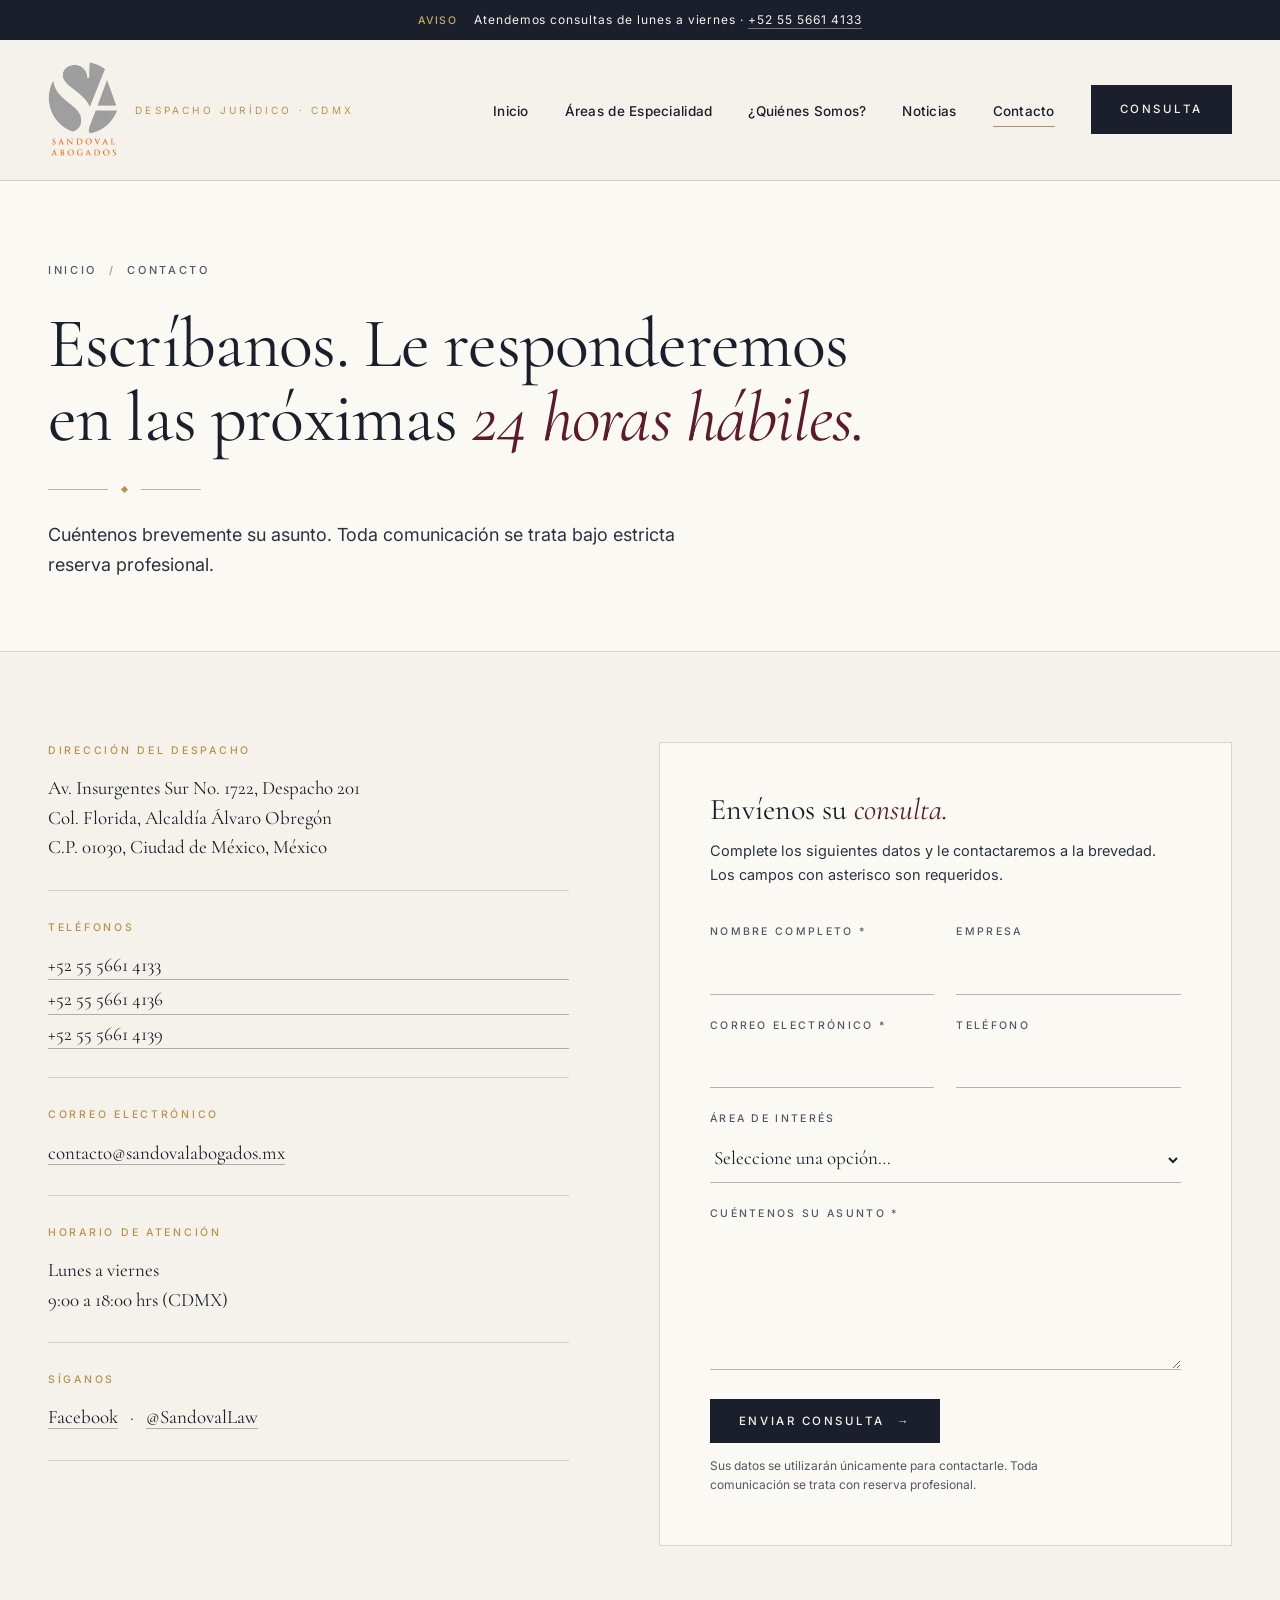
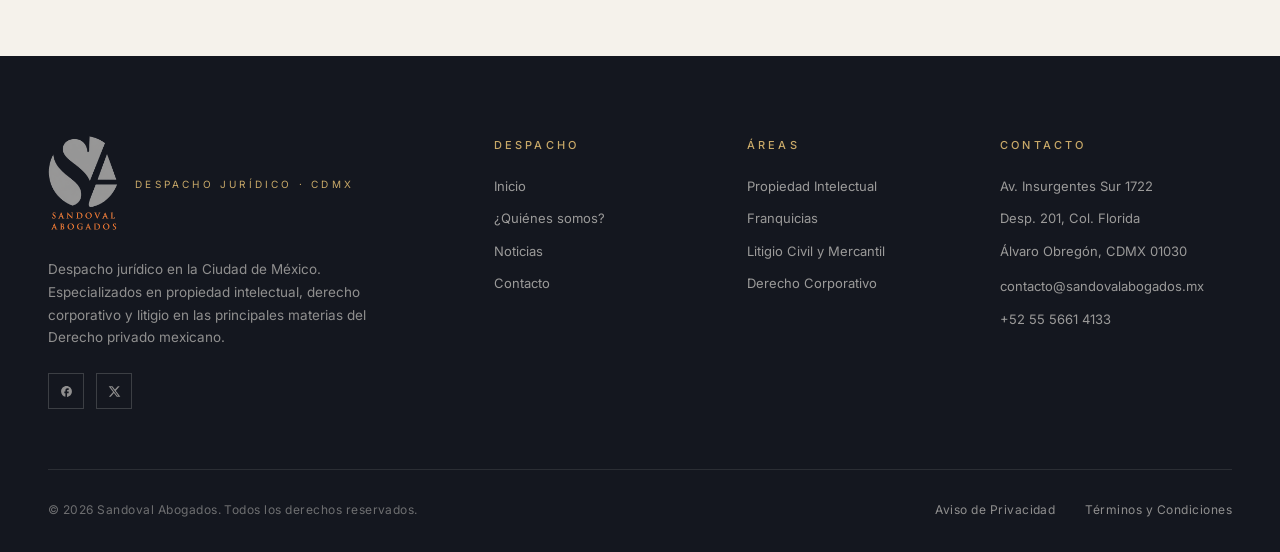
==== contacto.html @ b6493a22 "Publish static site" ====
<!DOCTYPE html>
<html lang="es">
<head>
<meta charset="UTF-8">
<meta name="viewport" content="width=device-width, initial-scale=1.0">
<title>Contacto | Sandoval Abogados</title>
<meta name="description" content="Av. Insurgentes Sur 1722, Despacho 201, Col. Florida, Álvaro Obregón, CDMX. Atendemos consultas de lunes a viernes en horario de oficina.">
<link rel="preconnect" href="https://fonts.googleapis.com">
<link rel="preconnect" href="https://fonts.gstatic.com" crossorigin>
<link href="https://fonts.googleapis.com/css2?family=Cormorant+Garamond:ital,wght@0,300;0,400;0,500;0,600;0,700;1,400;1,500&family=Inter:wght@300;400;500;600&display=swap" rel="stylesheet">
<link rel="stylesheet" href="styles.css?v=12">
</head>
<body>

<div class="announce">
  <div class="container">
    <strong>Aviso</strong>
    Atendemos consultas de lunes a viernes ·
    <a href="tel:+525556614133">+52 55 5661 4133</a>
  </div>
</div>

<header class="nav">
  <div class="container nav-inner">
    <a href="index.html" class="logo">
      <span class="mark"><img src="logo-sandoval.png?v=3" alt="Sandoval Abogados"></span>
      <span class="wordmark">
        <span class="est">Despacho Jurídico · CDMX</span>
      </span>
    </a>
    <button class="nav-toggle" aria-label="Abrir menú" aria-expanded="false"><span></span><span></span><span></span></button>
    <nav>
      <ul>
        <li><a href="index.html">Inicio</a></li>
        <li><a href="experiencia.html">Áreas de Especialidad</a></li>
        <li><a href="nosotros.html">¿Quiénes Somos?</a></li>
        <li><a href="noticias.html">Noticias</a></li>
        <li><a href="contacto.html" class="is-current">Contacto</a></li>
        <li><a href="#form" class="cta-btn solid">Consulta</a></li>
      </ul>
    </nav>
  </div>
</header>

<section class="page-hero">
  <div class="container">
    <div class="crumbs">
      <a href="index.html">Inicio</a><span class="sep">/</span>Contacto
    </div>
    <h1>Escríbanos. Le responderemos<br>en las próximas <span class="accent">24 horas hábiles.</span></h1>
    <div class="ornament">
      <span class="l"></span>
      <span class="d"></span>
      <span class="l"></span>
    </div>
    <p class="lead">
      Cuéntenos brevemente su asunto. Toda comunicación se trata
      bajo estricta reserva profesional.
    </p>
  </div>
</section>

<section class="contact-page">
  <div class="container">
    <div class="contact-grid">

      <div class="contact-info">
        <div class="item">
          <div class="k">Dirección del despacho</div>
          <div class="v">
            Av. Insurgentes Sur No. 1722, Despacho 201<br>
            Col. Florida, Alcaldía Álvaro Obregón<br>
            C.P. 01030, Ciudad de México, México
          </div>
        </div>
        <div class="item">
          <div class="k">Teléfonos</div>
          <div class="v phone-list">
            <a href="tel:+525556614133">+52 55 5661 4133</a>
            <a href="tel:+525556614136">+52 55 5661 4136</a>
            <a href="tel:+525556614139">+52 55 5661 4139</a>
          </div>
        </div>
        <div class="item">
          <div class="k">Correo electrónico</div>
          <div class="v"><a href="mailto:contacto@sandovalabogados.mx">contacto@sandovalabogados.mx</a></div>
        </div>
        <div class="item">
          <div class="k">Horario de atención</div>
          <div class="v">
            Lunes a viernes<br>
            9:00 a 18:00 hrs (CDMX)
          </div>
        </div>
        <div class="item">
          <div class="k">Síganos</div>
          <div class="v">
            <a href="https://www.facebook.com/pages/Sandoval-Abogados/277001712328878" target="_blank" rel="noopener">Facebook</a>
            &nbsp;&nbsp;·&nbsp;&nbsp;
            <a href="https://twitter.com/SandovalLaw" target="_blank" rel="noopener">@SandovalLaw</a>
          </div>
        </div>
      </div>

      <div class="form-wrap" id="form">
        <h2>Envíenos su <span class="accent">consulta.</span></h2>
        <p class="form-intro">
          Complete los siguientes datos y le contactaremos a la brevedad.
          Los campos con asterisco son requeridos.
        </p>

        <form action="mailto:contacto@sandovalabogados.mx" method="post" enctype="text/plain">
          <div class="form-row">
            <div class="field">
              <label for="nombre">Nombre completo *</label>
              <input id="nombre" name="nombre" type="text" required>
            </div>
            <div class="field">
              <label for="empresa">Empresa</label>
              <input id="empresa" name="empresa" type="text">
            </div>
          </div>

          <div class="form-row">
            <div class="field">
              <label for="email">Correo electrónico *</label>
              <input id="email" name="email" type="email" required>
            </div>
            <div class="field">
              <label for="telefono">Teléfono</label>
              <input id="telefono" name="telefono" type="tel">
            </div>
          </div>

          <div class="form-row full">
            <div class="field">
              <label for="area">Área de interés</label>
              <select id="area" name="area">
                <option value="">Seleccione una opción…</option>
                <option>Propiedad Industrial e Intelectual</option>
                <option>Franquicias</option>
                <option>Derecho Corporativo</option>
                <option>Litigio Civil y Mercantil</option>
                <option>Derecho Familiar</option>
                <option>Otro</option>
              </select>
            </div>
          </div>

          <div class="form-row full">
            <div class="field">
              <label for="mensaje">Cuéntenos su asunto *</label>
              <textarea id="mensaje" name="mensaje" rows="5" required></textarea>
            </div>
          </div>

          <div class="form-actions">
            <button type="submit" class="cta-btn solid">
              Enviar consulta <span class="arr">→</span>
            </button>
            <p class="form-note">
              Sus datos se utilizarán únicamente para contactarle.
              Toda comunicación se trata con reserva profesional.
            </p>
          </div>
        </form>
      </div>

    </div>
  </div>
</section>

<footer class="site-footer">
  <div class="container">
    <div class="footer-grid">
      <div class="footer-brand">
        <a href="index.html" class="logo">
          <span class="mark"><img src="logo-sandoval.png?v=3" alt="Sandoval Abogados"></span>
          <span class="wordmark">
            <span class="est">Despacho Jurídico · CDMX</span>
          </span>
        </a>
        <p>Despacho jurídico en la Ciudad de México. Especializados en propiedad intelectual,
          derecho corporativo y litigio en las principales materias del Derecho privado mexicano.</p>
        <div class="footer-social">
          <a href="https://www.facebook.com/pages/Sandoval-Abogados/277001712328878" aria-label="Facebook" target="_blank" rel="noopener">
            <svg viewBox="0 0 24 24"><path d="M22 12c0-5.52-4.48-10-10-10S2 6.48 2 12c0 4.84 3.44 8.87 8 9.8V15H8v-3h2V9.5C10 7.57 11.57 6 13.5 6H16v3h-2c-.55 0-1 .45-1 1v2h3v3h-3v6.95c5.05-.5 9-4.76 9-9.95z"/></svg>
          </a>
          <a href="https://twitter.com/SandovalLaw" aria-label="X" target="_blank" rel="noopener">
            <svg viewBox="0 0 24 24"><path d="M18.244 2.25h3.308l-7.227 8.26 8.502 11.24H16.17l-5.214-6.817L4.99 21.75H1.68l7.73-8.835L1.254 2.25H8.08l4.713 6.231zm-1.161 17.52h1.833L7.084 4.126H5.117z"/></svg></a>
        </div>
      </div>
      <div>
        <h5>Despacho</h5>
        <ul>
          <li><a href="index.html">Inicio</a></li>
          <li><a href="nosotros.html">¿Quiénes somos?</a></li>
          <li><a href="noticias.html">Noticias</a></li>
          <li><a href="contacto.html">Contacto</a></li>
        </ul>
      </div>
      <div>
        <h5>Áreas</h5>
        <ul>
          <li><a href="experiencia.html#propiedad">Propiedad Intelectual</a></li>
          <li><a href="experiencia.html#franquicias">Franquicias</a></li>
          <li><a href="experiencia.html#litigio">Litigio Civil y Mercantil</a></li>
          <li><a href="experiencia.html#corporativo">Derecho Corporativo</a></li>
        </ul>
      </div>
      <div>
        <h5>Contacto</h5>
        <ul>
          <li>Av. Insurgentes Sur 1722</li>
          <li>Desp. 201, Col. Florida</li>
          <li>Álvaro Obregón, CDMX 01030</li>
          <li style="margin-top: 14px;"><a href="mailto:contacto@sandovalabogados.mx">contacto@sandovalabogados.mx</a></li>
          <li><a href="tel:+525556614133">+52 55 5661 4133</a></li>
        </ul>
      </div>
    </div>
    <div class="footer-bottom">
      <span>© 2026 Sandoval Abogados. Todos los derechos reservados.</span>
      <div class="legal">
        <a href="#">Aviso de Privacidad</a>
        <a href="#">Términos y Condiciones</a>
      </div>
    </div>
  </div>
</footer>

<script src="script.js?v=2"></script>

</body>
</html>
---- styles.css ----
/* ═══════════════════════════════════════════════════════════
   SANDOVAL ABOGADOS — sistema de diseño
   ═══════════════════════════════════════════════════════════ */

:root {
  --ivory: #F5F2EB;
  --paper: #FBF9F4;
  --ink: #1A1F2B;
  --ink-soft: #2C3340;
  --ink-mute: #525964;
  --gold: #B8924C;
  --gold-soft: #C9A968;
  --burgundy: #5C1A2B;
  --stone: #8B8579;
  --rule: rgba(26, 31, 43, 0.16);
  --rule-strong: rgba(26, 31, 43, 0.32);
}

* { margin: 0; padding: 0; box-sizing: border-box; }
html { scroll-behavior: smooth; }

body {
  background: var(--ivory);
  color: var(--ink);
  font-family: 'Inter', system-ui, sans-serif;
  font-size: 16px;
  line-height: 1.65;
  -webkit-font-smoothing: antialiased;
  overflow-x: hidden;
}

.serif { font-family: 'Cormorant Garamond', 'Times New Roman', serif; }

.label {
  font-family: 'Inter', sans-serif;
  font-size: 11px;
  font-weight: 500;
  letter-spacing: 0.32em;
  text-transform: uppercase;
  color: var(--gold);
}

.container { max-width: 1280px; margin: 0 auto; padding: 0 48px; }
.container-narrow { max-width: 1080px; margin: 0 auto; padding: 0 48px; }
.container-reading { max-width: 760px; margin: 0 auto; padding: 0 48px; }

/* ───────── ANNOUNCEMENT BAR ───────── */
.announce {
  background: var(--ink);
  color: var(--ivory);
  padding: 10px 0;
  font-size: 12px;
  letter-spacing: 0.08em;
  text-align: center;
}
.announce strong { color: var(--gold-soft); font-weight: 500; letter-spacing: 0.16em; text-transform: uppercase; font-size: 10.5px; margin-right: 12px; }
.announce a { color: var(--ivory); text-decoration: none; border-bottom: 1px solid rgba(245, 242, 235, 0.4); padding-bottom: 1px; }
.announce a:hover { border-color: var(--gold); }

/* ───────── NAV ───────── */
header.nav {
  position: sticky; top: 0; z-index: 100;
  padding: 22px 0;
  background: rgba(245, 242, 235, 0.96);
  backdrop-filter: blur(10px);
  -webkit-backdrop-filter: blur(10px);
  border-bottom: 1px solid var(--rule);
}
.nav-inner { display: flex; align-items: center; justify-content: space-between; }

/* logo: PNG recortado a solo el monograma SA + wordmark de marca */
.logo { display: flex; align-items: center; gap: 16px; text-decoration: none; color: var(--ink); }
.logo .mark {
  height: 96px;
  display: block;
  flex-shrink: 0;
}
.logo .mark img {
  height: 100%;
  width: auto;
  display: block;
}
.logo .wordmark { display: flex; flex-direction: column; line-height: 1; }
.logo .wordmark .est {
  font-family: 'Inter', sans-serif;
  font-size: 10px;
  font-weight: 400;
  letter-spacing: 0.32em;
  text-transform: uppercase;
  color: var(--gold);
}

/* hamburguesa (oculto en desktop) */
.nav-toggle {
  display: none;
  width: 40px; height: 40px;
  background: transparent;
  border: none;
  cursor: pointer;
  padding: 0;
  position: relative;
  z-index: 120;
}
.nav-toggle span {
  display: block;
  width: 22px; height: 1.5px;
  background: var(--ink);
  margin: 5px auto;
  transition: transform 0.35s ease, opacity 0.25s ease, background 0.25s ease;
}
.nav-toggle.is-open span:nth-child(1) { transform: translateY(7px) rotate(45deg); }
.nav-toggle.is-open span:nth-child(2) { opacity: 0; }
.nav-toggle.is-open span:nth-child(3) { transform: translateY(-6px) rotate(-45deg); }

nav ul { list-style: none; display: flex; gap: 36px; align-items: center; }
nav a {
  color: var(--ink);
  text-decoration: none;
  font-size: 13.5px;
  font-weight: 500;
  letter-spacing: 0.02em;
  position: relative;
  transition: color 0.25s;
}
nav a:not(.cta-btn)::after {
  content: ''; position: absolute;
  left: 0; right: 0; bottom: -8px;
  height: 1px; background: var(--gold);
  transform: scaleX(0);
  transform-origin: center;
  transition: transform 0.35s ease;
}
nav a:not(.cta-btn):hover::after,
nav a.is-current::after { transform: scaleX(1); }
nav a.is-current { color: var(--ink); }

.cta-btn {
  display: inline-flex; align-items: center; gap: 12px;
  padding: 14px 28px;
  font-family: 'Inter', sans-serif;
  font-size: 11.5px;
  font-weight: 500;
  letter-spacing: 0.22em;
  text-transform: uppercase;
  text-decoration: none;
  border: 1px solid var(--ink);
  color: var(--ink);
  background: transparent;
  transition: all 0.4s ease;
  cursor: pointer;
}
.cta-btn:hover { background: var(--ink); color: var(--ivory); }
.cta-btn.solid { background: var(--ink); color: var(--ivory); border-color: var(--ink); }
.cta-btn.solid:hover { background: var(--gold); border-color: var(--gold); color: var(--ink); }
.cta-btn.on-dark { border-color: var(--ivory); color: var(--ivory); }
.cta-btn.on-dark:hover { background: var(--ivory); color: var(--ink); }
.cta-btn.gold-on-dark { background: var(--gold); color: var(--ink); border-color: var(--gold); }
.cta-btn.gold-on-dark:hover { background: var(--gold-soft); border-color: var(--gold-soft); }
.cta-btn .arr { display: inline-block; transition: transform 0.35s; font-family: serif; }
.cta-btn:hover .arr { transform: translateX(4px); }

/* ───────── HERO (home) ───────── */
.hero {
  padding: 90px 0 110px;
  position: relative;
  overflow: hidden;
}
.hero-grid {
  display: grid;
  grid-template-columns: 1.1fr 1fr;
  gap: 80px;
  align-items: center;
}
.hero-meta { display: flex; gap: 14px; align-items: center; margin-bottom: 36px; }
.hero-meta .line { width: 36px; height: 1px; background: var(--gold); }
.hero h1 {
  font-family: 'Cormorant Garamond', serif;
  font-weight: 400;
  font-size: clamp(48px, 6vw, 88px);
  line-height: 1.04;
  letter-spacing: -0.012em;
  color: var(--ink);
}
.hero h1 .accent { font-style: italic; font-weight: 400; color: var(--burgundy); }
.hero .ornament { display: flex; align-items: center; gap: 14px; margin: 32px 0 28px; }
.hero .ornament .l { width: 60px; height: 1px; background: var(--rule-strong); }
.hero .ornament .d { width: 5px; height: 5px; background: var(--gold); transform: rotate(45deg); }
.hero-sub { max-width: 500px; font-size: 17px; line-height: 1.7; color: var(--ink-soft); font-weight: 400; }
.hero-actions { display: flex; gap: 14px; margin-top: 44px; flex-wrap: wrap; }

.hero-image { aspect-ratio: 4 / 5; position: relative; overflow: hidden; background: var(--ink); }
.hero-image .photo {
  position: absolute; inset: 0;
  background-image:
    linear-gradient(180deg, rgba(26, 31, 43, 0.15) 0%, rgba(26, 31, 43, 0.55) 100%),
    url('hero-image.png?v=3');
  background-size: cover; background-position: center;
}
.hero-image::after { content: ''; position: absolute; inset: 24px; border: 1px solid rgba(245, 242, 235, 0.18); pointer-events: none; }
.hero-image .badge { position: absolute; bottom: 50px; left: 50px; z-index: 2; color: var(--ivory); max-width: 280px; }
.hero-image .badge .est { font-family: 'Inter', sans-serif; font-size: 10.5px; letter-spacing: 0.32em; text-transform: uppercase; color: var(--gold-soft); margin-bottom: 14px; display: block; }
.hero-image .badge h3 { font-family: 'Cormorant Garamond', serif; font-style: italic; font-weight: 400; font-size: 26px; line-height: 1.25; color: var(--ivory); }
.hero-image .seal { position: absolute; top: 40px; right: 40px; width: 90px; height: 90px; border: 1px solid rgba(245, 242, 235, 0.3); border-radius: 50%; display: grid; place-items: center; z-index: 2; text-align: center; }
.hero-image .seal .yr { font-family: 'Cormorant Garamond', serif; font-style: italic; color: var(--gold-soft); font-size: 11px; letter-spacing: 0.18em; line-height: 1.4; }

/* ───────── PAGE HERO (subpáginas) ───────── */
.page-hero {
  padding: 80px 0 70px;
  border-bottom: 1px solid var(--rule);
  background: var(--paper);
}
.page-hero .crumbs {
  font-size: 11px;
  letter-spacing: 0.24em;
  text-transform: uppercase;
  color: var(--ink-mute);
  margin-bottom: 28px;
  font-weight: 500;
}
.page-hero .crumbs a { color: var(--ink-mute); text-decoration: none; }
.page-hero .crumbs a:hover { color: var(--gold); }
.page-hero .crumbs .sep { margin: 0 12px; color: var(--gold); }
.page-hero h1 {
  font-family: 'Cormorant Garamond', serif;
  font-weight: 400;
  font-size: clamp(44px, 5.5vw, 78px);
  line-height: 1.05;
  letter-spacing: -0.012em;
  color: var(--ink);
  max-width: 900px;
}
.page-hero h1 .accent { font-style: italic; color: var(--burgundy); }
.page-hero .ornament { display: flex; align-items: center; gap: 14px; margin: 32px 0 28px; }
.page-hero .ornament .l { width: 60px; height: 1px; background: var(--rule-strong); }
.page-hero .ornament .d { width: 5px; height: 5px; background: var(--gold); transform: rotate(45deg); }
.page-hero .lead { max-width: 640px; font-size: 18px; line-height: 1.7; color: var(--ink-soft); }

/* ───────── TRUST STRIP ───────── */
.trust-strip { border-top: 1px solid var(--rule); border-bottom: 1px solid var(--rule); padding: 38px 0; background: var(--paper); }
.trust-grid { display: grid; grid-template-columns: repeat(3, 1fr); gap: 60px; align-items: center; }
.trust-item { text-align: center; border-right: 1px solid var(--rule); padding: 0 20px; }
.trust-item:last-child { border-right: none; }
.trust-item .num { font-family: 'Cormorant Garamond', serif; font-weight: 500; font-size: 42px; line-height: 1; color: var(--ink); letter-spacing: -0.02em; }
.trust-item .num .plus { color: var(--gold); font-style: italic; font-weight: 400; }
.trust-item .lbl { font-size: 11px; letter-spacing: 0.22em; text-transform: uppercase; color: var(--ink-mute); margin-top: 10px; font-weight: 500; }

/* ───────── SECTION HEADER ───────── */
.section-hd { text-align: center; padding: 110px 0 70px; max-width: 760px; margin: 0 auto; }
.section-hd .label { display: inline-block; margin-bottom: 22px; }
.section-hd h2 {
  font-family: 'Cormorant Garamond', serif;
  font-weight: 400;
  font-size: clamp(38px, 4.6vw, 60px);
  line-height: 1.1;
  letter-spacing: -0.01em;
  margin-bottom: 26px;
}
.section-hd h2 .accent { font-style: italic; color: var(--burgundy); }
.section-hd .ornament { display: flex; align-items: center; justify-content: center; gap: 12px; margin: 24px auto 24px; }
.section-hd .ornament .l { width: 50px; height: 1px; background: var(--rule-strong); }
.section-hd .ornament .d { width: 5px; height: 5px; background: var(--gold); transform: rotate(45deg); }
.section-hd .intro { font-size: 17px; color: var(--ink-soft); line-height: 1.65; }

.section-hd.left {
  text-align: left; margin: 0; max-width: 100%;
  display: grid; grid-template-columns: 1fr 1.4fr; gap: 60px; align-items: end;
}
.section-hd.left .ornament { margin: 24px 0 0; justify-content: flex-start; }

/* ───────── ÁREAS (home list) ───────── */
.areas { padding-bottom: 110px; background: var(--ivory); }
.areas-frame { border-top: 1px solid var(--rule-strong); border-bottom: 1px solid var(--rule-strong); }
.areas-grid { display: grid; grid-template-columns: 1fr 1fr; gap: 0; }
.areas-col { padding: 50px 60px; border-right: 1px solid var(--rule); }
.areas-col:last-child { border-right: none; }
.areas-col .col-hd { display: flex; align-items: center; gap: 16px; margin-bottom: 36px; padding-bottom: 24px; border-bottom: 1px solid var(--rule); }
.areas-col .col-hd .roman { font-family: 'Cormorant Garamond', serif; font-style: italic; font-weight: 400; font-size: 22px; color: var(--gold); }
.areas-col .col-hd h3 { font-family: 'Cormorant Garamond', serif; font-weight: 500; font-size: 24px; letter-spacing: 0.01em; color: var(--ink); }
.areas-col ul { list-style: none; }
.areas-col ul li {
  display: grid; grid-template-columns: 30px 1fr auto;
  gap: 20px; padding: 18px 0;
  border-bottom: 1px solid var(--rule);
  align-items: center;
  transition: padding 0.4s ease;
}
.areas-col ul li:last-child { border-bottom: none; }
.areas-col ul li:hover { padding-left: 8px; }
.areas-col ul li .num { font-family: 'Cormorant Garamond', serif; font-style: italic; font-weight: 400; font-size: 18px; color: var(--gold); }
.areas-col ul li a { font-family: 'Cormorant Garamond', serif; font-weight: 500; font-size: 21px; color: var(--ink); text-decoration: none; letter-spacing: 0.005em; transition: color 0.3s; }
.areas-col ul li a:hover { color: var(--burgundy); }
.areas-col ul li .arr { font-family: 'Cormorant Garamond', serif; font-size: 18px; color: var(--ink-mute); transition: all 0.3s; }
.areas-col ul li:hover .arr { color: var(--gold); transform: translateX(4px); }

/* ───────── PRACTICE (página experiencia) ───────── */
.practice { padding: 90px 0 110px; }
.practice-area {
  display: grid;
  grid-template-columns: 1fr 1.6fr;
  gap: 80px;
  padding: 70px 0;
  border-bottom: 1px solid var(--rule);
  align-items: start;
}
.practice-area:last-child { border-bottom: none; }
.practice-area .pa-meta .roman {
  font-family: 'Cormorant Garamond', serif;
  font-style: italic;
  font-weight: 400;
  font-size: 18px;
  color: var(--gold);
  letter-spacing: 0.18em;
  display: block;
  margin-bottom: 18px;
}
.practice-area .pa-meta h2 {
  font-family: 'Cormorant Garamond', serif;
  font-weight: 400;
  font-size: clamp(34px, 3.4vw, 46px);
  line-height: 1.1;
  letter-spacing: -0.005em;
  color: var(--ink);
  margin-bottom: 24px;
}
.practice-area .pa-meta h2 .accent { font-style: italic; color: var(--burgundy); }
.practice-area .pa-meta .pa-tagline {
  font-family: 'Cormorant Garamond', serif;
  font-style: italic;
  font-weight: 400;
  font-size: 18px;
  line-height: 1.55;
  color: var(--ink-soft);
  padding-top: 24px;
  border-top: 1px solid var(--rule);
}
.practice-area .pa-body p {
  font-size: 16.5px;
  line-height: 1.75;
  color: var(--ink-soft);
  margin-bottom: 22px;
}
.practice-area .pa-body h4 {
  font-family: 'Inter', sans-serif;
  font-size: 11px;
  letter-spacing: 0.28em;
  text-transform: uppercase;
  color: var(--gold);
  font-weight: 500;
  margin: 36px 0 18px;
}
.practice-area .pa-body ul { list-style: none; }
.practice-area .pa-body ul li {
  position: relative;
  padding: 12px 0 12px 28px;
  font-size: 15.5px;
  line-height: 1.6;
  color: var(--ink-soft);
  border-bottom: 1px solid var(--rule);
}
.practice-area .pa-body ul li:last-child { border-bottom: none; }
.practice-area .pa-body ul li::before {
  content: '—';
  position: absolute;
  left: 0;
  color: var(--gold);
  font-family: 'Cormorant Garamond', serif;
}

/* ───────── PILLARS (dark formal) ───────── */
.pillars { background: var(--ink); color: var(--ivory); padding: 130px 0; position: relative; overflow: hidden; }
.pillars::before { content: ''; position: absolute; top: 0; left: 50%; transform: translateX(-50%); width: 1px; height: 70px; background: var(--gold); opacity: 0.4; }
.pillars .section-hd .label { color: var(--gold-soft); }
.pillars .section-hd h2 { color: var(--ivory); }
.pillars .section-hd h2 .accent { color: var(--gold-soft); }
.pillars .section-hd .intro { color: rgba(245, 242, 235, 0.7); }
.pillars .section-hd .ornament .l { background: rgba(245, 242, 235, 0.3); }

.pillars-grid { display: grid; grid-template-columns: repeat(3, 1fr); gap: 0; margin-top: 60px; border-top: 1px solid rgba(245, 242, 235, 0.18); border-bottom: 1px solid rgba(245, 242, 235, 0.18); }
.pillar-cell { padding: 60px 50px; border-right: 1px solid rgba(245, 242, 235, 0.18); position: relative; text-align: center; }
.pillar-cell:last-child { border-right: none; }
.pillar-cell .roman { font-family: 'Cormorant Garamond', serif; font-style: italic; font-weight: 400; font-size: 14px; color: var(--gold-soft); letter-spacing: 0.18em; margin-bottom: 32px; display: block; }
.pillar-cell .icon { width: 48px; height: 48px; stroke: var(--gold-soft); stroke-width: 1; fill: none; margin: 0 auto 28px; display: block; }
.pillar-cell h4 { font-family: 'Cormorant Garamond', serif; font-weight: 500; font-size: 28px; line-height: 1.2; letter-spacing: 0.005em; color: var(--ivory); margin-bottom: 18px; }
.pillar-cell p { font-size: 14.5px; line-height: 1.7; color: rgba(245, 242, 235, 0.72); max-width: 280px; margin: 0 auto; }

/* ───────── ABOUT ───────── */
.about { padding: 130px 0; background: var(--paper); }
.about-grid { display: grid; grid-template-columns: 1fr 1.05fr; gap: 90px; align-items: center; }
.about-visual { aspect-ratio: 4 / 5; position: relative; overflow: hidden; }
.about-visual .photo {
  position: absolute; inset: 0;
  background-image:
    linear-gradient(180deg, rgba(26, 31, 43, 0.2), rgba(26, 31, 43, 0.45)),
    url('https://images.unsplash.com/photo-1454165804606-c3d57bc86b40?auto=format&fit=crop&w=1200&q=80');
  background-size: cover; background-position: center;
  filter: contrast(0.95) saturate(0.85);
}
.about-visual::after { content: ''; position: absolute; inset: 18px; border: 1px solid rgba(245, 242, 235, 0.4); pointer-events: none; }
.about-visual .corner-mark { position: absolute; top: 32px; left: 32px; z-index: 2; color: var(--ivory); }
.about-visual .corner-mark .yr { font-family: 'Cormorant Garamond', serif; font-style: italic; font-weight: 400; font-size: 14px; letter-spacing: 0.16em; color: var(--gold-soft); }

.about-content .label-row { display: flex; align-items: center; gap: 14px; margin-bottom: 26px; }
.about-content .label-row .line { width: 36px; height: 1px; background: var(--gold); }
.about-content h2 { font-family: 'Cormorant Garamond', serif; font-weight: 400; font-size: clamp(36px, 4vw, 54px); line-height: 1.1; letter-spacing: -0.005em; margin-bottom: 28px; color: var(--ink); }
.about-content h2 .accent { font-style: italic; color: var(--burgundy); }
.about-content p { font-size: 16.5px; line-height: 1.75; color: var(--ink-soft); margin-bottom: 18px; }
.about-content blockquote { font-family: 'Cormorant Garamond', serif; font-style: italic; font-weight: 400; font-size: 22px; line-height: 1.45; color: var(--ink); padding: 28px 0 28px 24px; border-left: 2px solid var(--gold); margin: 32px 0; }
.about-content .signature { margin-top: 32px; padding-top: 24px; border-top: 1px solid var(--rule); }
.about-content .signature .name { font-family: 'Cormorant Garamond', serif; font-style: italic; font-weight: 500; font-size: 22px; color: var(--ink); }
.about-content .signature .role { font-size: 11px; letter-spacing: 0.22em; text-transform: uppercase; color: var(--ink-mute); margin-top: 6px; font-weight: 500; }
.about-content .actions { display: flex; gap: 14px; margin-top: 36px; flex-wrap: wrap; }

/* ───────── VALORES (página nosotros) ───────── */
.valores { padding: 110px 0; background: var(--ivory); }
.valores-grid {
  display: grid; grid-template-columns: repeat(3, 1fr);
  gap: 0; margin-top: 70px;
  border-top: 1px solid var(--rule-strong);
  border-bottom: 1px solid var(--rule-strong);
}
.valor {
  padding: 56px 44px;
  border-right: 1px solid var(--rule);
}
.valor:last-child { border-right: none; }
.valor .v-num {
  font-family: 'Cormorant Garamond', serif;
  font-style: italic;
  font-size: 56px;
  font-weight: 400;
  color: var(--gold);
  line-height: 1;
  margin-bottom: 28px;
}
.valor h3 {
  font-family: 'Cormorant Garamond', serif;
  font-weight: 500;
  font-size: 28px;
  line-height: 1.2;
  color: var(--ink);
  margin-bottom: 20px;
  letter-spacing: 0.005em;
}
.valor p { font-size: 15.5px; line-height: 1.75; color: var(--ink-soft); }

/* ───────── NOTICIAS (home list) ───────── */
.noticias { padding: 0 0 130px; background: var(--ivory); }
.noticias-list { border-top: 1px solid var(--rule-strong); }
.noticia-row {
  display: grid;
  grid-template-columns: 120px 220px 1fr 60px;
  gap: 50px; padding: 38px 0;
  border-bottom: 1px solid var(--rule);
  align-items: center;
  text-decoration: none; color: var(--ink);
  transition: padding 0.4s ease;
}
.noticia-row:hover { padding-left: 16px; padding-right: 16px; background: var(--paper); }
.noticia-row .date { font-family: 'Cormorant Garamond', serif; font-style: italic; font-weight: 400; font-size: 18px; color: var(--gold); letter-spacing: 0.02em; }
.noticia-row .cat { font-size: 10.5px; letter-spacing: 0.24em; text-transform: uppercase; color: var(--ink-mute); font-weight: 500; }
.noticia-row h4 { font-family: 'Cormorant Garamond', serif; font-weight: 500; font-size: clamp(20px, 1.7vw, 25px); line-height: 1.25; letter-spacing: 0.005em; transition: color 0.3s; }
.noticia-row:hover h4 { color: var(--burgundy); }
.noticia-row .arr { font-family: 'Cormorant Garamond', serif; font-size: 22px; color: var(--ink-mute); text-align: right; transition: all 0.3s; }
.noticia-row:hover .arr { color: var(--gold); transform: translateX(6px); }

.noticias-cta { text-align: center; margin-top: 60px; }

/* ───────── BLOG INDEX (página noticias) ───────── */
.blog-issue {
  padding: 60px 0 28px;
  border-bottom: 1px solid var(--rule);
  background: var(--paper);
}
.blog-issue-inner {
  display: flex;
  justify-content: space-between;
  align-items: center;
  flex-wrap: wrap;
  gap: 24px;
}
.blog-issue .issue-no {
  font-family: 'Cormorant Garamond', serif;
  font-style: italic;
  font-weight: 400;
  font-size: 16px;
  color: var(--ink-mute);
  letter-spacing: 0.04em;
}
.blog-issue .issue-no strong { color: var(--gold); font-weight: 500; font-style: normal; letter-spacing: 0.18em; text-transform: uppercase; font-family: 'Inter', sans-serif; font-size: 11px; margin-right: 16px; padding-right: 16px; border-right: 1px solid var(--rule-strong); }
.blog-issue .filters { display: flex; gap: 28px; align-items: center; }
.blog-issue .filters a {
  font-size: 11px; letter-spacing: 0.22em; text-transform: uppercase;
  color: var(--ink-mute); text-decoration: none; font-weight: 500;
  position: relative; padding-bottom: 4px;
  transition: color 0.3s;
}
.blog-issue .filters a.active,
.blog-issue .filters a:hover { color: var(--ink); }
.blog-issue .filters a.active::after {
  content: ''; position: absolute; left: 0; right: 0; bottom: 0;
  height: 1px; background: var(--gold);
}

/* Featured / lead article */
.blog-feature {
  padding: 80px 0 70px;
  border-bottom: 1px solid var(--rule);
}
.blog-feature-grid {
  display: grid;
  grid-template-columns: 1.1fr 1fr;
  gap: 70px;
  align-items: center;
}
.blog-feature-meta {
  display: flex; gap: 20px; align-items: center;
  font-size: 10.5px; letter-spacing: 0.26em; text-transform: uppercase;
  color: var(--ink-mute); font-weight: 500;
  margin-bottom: 28px;
}
.blog-feature-meta .pill {
  display: inline-block;
  padding: 5px 14px;
  background: var(--ink);
  color: var(--ivory);
  font-size: 9.5px;
  letter-spacing: 0.32em;
  font-weight: 500;
}
.blog-feature-meta .dot { color: var(--gold); }
.blog-feature h2 {
  font-family: 'Cormorant Garamond', serif;
  font-weight: 400;
  font-size: clamp(38px, 4.4vw, 60px);
  line-height: 1.08;
  letter-spacing: -0.01em;
  color: var(--ink);
  margin-bottom: 28px;
}
.blog-feature h2 a { color: inherit; text-decoration: none; transition: color 0.3s; }
.blog-feature h2 a:hover { color: var(--burgundy); }
.blog-feature .excerpt {
  font-size: 17px; line-height: 1.7;
  color: var(--ink-soft); margin-bottom: 32px;
  max-width: 540px;
}
.blog-feature .read-link {
  font-family: 'Inter', sans-serif;
  font-size: 12px; letter-spacing: 0.24em;
  text-transform: uppercase; font-weight: 500;
  color: var(--ink); text-decoration: none;
  border-bottom: 1px solid var(--gold);
  padding-bottom: 6px;
}
.blog-feature .read-link .arr { font-family: serif; margin-left: 8px; transition: margin-left 0.3s; }
.blog-feature .read-link:hover .arr { margin-left: 14px; }
.blog-feature-art {
  aspect-ratio: 4 / 5;
  position: relative; overflow: hidden;
  background: var(--ink);
}
.blog-feature-art .ph {
  position: absolute; inset: 0;
  background-size: cover; background-position: center;
  filter: contrast(1.05) saturate(0.7);
}
.blog-feature-art::after {
  content: '';
  position: absolute; inset: 20px;
  border: 1px solid rgba(245, 242, 235, 0.25);
  pointer-events: none;
}
.blog-feature-art .stamp {
  position: absolute; top: 32px; right: 32px; z-index: 2;
  width: 78px; height: 78px;
  border: 1px solid rgba(245, 242, 235, 0.4);
  border-radius: 50%;
  display: grid; place-items: center;
  color: var(--gold-soft);
  font-family: 'Cormorant Garamond', serif;
  font-style: italic;
  font-size: 11px;
  letter-spacing: 0.18em;
  text-align: center;
  line-height: 1.4;
}

/* Blog list (editorial grid) */
.blog-grid {
  padding: 90px 0 60px;
  display: grid;
  grid-template-columns: 1fr 1fr;
  gap: 0;
  border-bottom: 1px solid var(--rule);
}
.blog-card {
  padding: 50px 50px 50px 0;
  border-right: 1px solid var(--rule);
  text-decoration: none;
  color: var(--ink);
  display: block;
  transition: padding 0.4s ease;
  position: relative;
}
.blog-card:nth-child(2n) { padding: 50px 0 50px 50px; border-right: none; }
.blog-card:nth-child(n+3) { border-top: 1px solid var(--rule); }
.blog-card:hover { background: var(--paper); }
.blog-card .meta {
  display: flex; gap: 16px; align-items: center;
  font-size: 10.5px; letter-spacing: 0.26em; text-transform: uppercase;
  color: var(--ink-mute); font-weight: 500;
  margin-bottom: 20px;
}
.blog-card .meta .cat { color: var(--gold); }
.blog-card .meta .dot { color: var(--rule-strong); }
.blog-card h3 {
  font-family: 'Cormorant Garamond', serif;
  font-weight: 500;
  font-size: clamp(22px, 2.1vw, 28px);
  line-height: 1.22;
  letter-spacing: 0.005em;
  margin-bottom: 16px;
  transition: color 0.3s;
}
.blog-card:hover h3 { color: var(--burgundy); }
.blog-card .excerpt { font-size: 15px; line-height: 1.65; color: var(--ink-soft); margin-bottom: 22px; }
.blog-card .more {
  font-family: 'Cormorant Garamond', serif;
  font-style: italic;
  font-size: 16px;
  color: var(--gold);
  display: inline-block;
  transition: transform 0.3s;
}
.blog-card:hover .more { transform: translateX(6px); }

/* Archivo */
.blog-archive {
  padding: 90px 0 110px;
  background: var(--paper);
  border-top: 1px solid var(--rule);
}
.archive-hd {
  display: flex; justify-content: space-between; align-items: baseline;
  margin-bottom: 50px; flex-wrap: wrap; gap: 16px;
}
.archive-hd h2 {
  font-family: 'Cormorant Garamond', serif;
  font-weight: 400;
  font-size: clamp(30px, 3vw, 42px);
  line-height: 1.1;
}
.archive-hd h2 .accent { font-style: italic; color: var(--burgundy); }
.archive-hd .count {
  font-family: 'Cormorant Garamond', serif;
  font-style: italic;
  color: var(--gold);
  font-size: 18px;
}
.archive-years {
  display: grid; grid-template-columns: repeat(2, 1fr);
  gap: 60px;
}
.archive-year h4 {
  font-family: 'Inter', sans-serif;
  font-size: 11px;
  letter-spacing: 0.32em;
  text-transform: uppercase;
  color: var(--gold);
  font-weight: 500;
  padding-bottom: 14px;
  border-bottom: 1px solid var(--rule-strong);
  margin-bottom: 8px;
}
.archive-year ul { list-style: none; }
.archive-year ul li {
  padding: 18px 0;
  border-bottom: 1px solid var(--rule);
}
.archive-year ul li:last-child { border-bottom: none; }
.archive-year ul li a {
  display: grid;
  grid-template-columns: 70px 1fr;
  gap: 22px;
  align-items: baseline;
  text-decoration: none;
  color: var(--ink);
  transition: color 0.3s;
}
.archive-year ul li a:hover { color: var(--burgundy); }
.archive-year ul li a .d {
  font-family: 'Cormorant Garamond', serif;
  font-style: italic;
  color: var(--gold);
  font-size: 14px;
  letter-spacing: 0.02em;
}
.archive-year ul li a .t {
  font-family: 'Cormorant Garamond', serif;
  font-weight: 500;
  font-size: 17px;
  line-height: 1.35;
}

/* ───────── ARTICLE PAGE ───────── */
.article-hero {
  padding: 80px 0 60px;
  border-bottom: 1px solid var(--rule);
  background: var(--paper);
}
.article-hero .container-reading > .crumbs {
  font-size: 11px;
  letter-spacing: 0.24em;
  text-transform: uppercase;
  color: var(--ink-mute);
  margin-bottom: 30px;
  font-weight: 500;
}
.article-hero .container-reading > .crumbs a { color: var(--ink-mute); text-decoration: none; }
.article-hero .container-reading > .crumbs a:hover { color: var(--gold); }
.article-hero .container-reading > .crumbs .sep { margin: 0 12px; color: var(--gold); }
.article-hero .meta-row {
  display: flex; gap: 18px; align-items: center; flex-wrap: wrap;
  font-size: 10.5px; letter-spacing: 0.26em; text-transform: uppercase;
  color: var(--ink-mute); font-weight: 500;
  margin-bottom: 30px;
}
.article-hero .meta-row .cat-pill {
  background: var(--ink); color: var(--ivory);
  padding: 6px 16px; font-size: 9.5px; letter-spacing: 0.32em;
}
.article-hero .meta-row .dot { color: var(--gold); font-size: 14px; }
.article-hero h1 {
  font-family: 'Cormorant Garamond', serif;
  font-weight: 400;
  font-size: clamp(36px, 4.6vw, 58px);
  line-height: 1.08;
  letter-spacing: -0.012em;
  color: var(--ink);
  margin-bottom: 28px;
}
.article-hero h1 .accent { font-style: italic; color: var(--burgundy); }
.article-hero .standfirst {
  font-family: 'Cormorant Garamond', serif;
  font-style: italic;
  font-weight: 400;
  font-size: 22px;
  line-height: 1.5;
  color: var(--ink-soft);
  padding-top: 28px;
  margin-top: 28px;
  border-top: 1px solid var(--rule);
}

.article-body {
  padding: 70px 0 100px;
}
.article-body p {
  font-family: 'Cormorant Garamond', serif;
  font-weight: 400;
  font-size: 20px;
  line-height: 1.7;
  color: var(--ink-soft);
  margin-bottom: 26px;
  letter-spacing: 0.005em;
}
.article-body p strong { color: var(--ink); font-weight: 600; }
.article-body p:first-of-type::first-letter {
  font-family: 'Cormorant Garamond', serif;
  font-weight: 500;
  font-size: 76px;
  line-height: 0.9;
  float: left;
  padding: 8px 16px 0 0;
  color: var(--burgundy);
  font-style: italic;
}
.article-body h2 {
  font-family: 'Cormorant Garamond', serif;
  font-weight: 500;
  font-size: 32px;
  line-height: 1.2;
  letter-spacing: -0.005em;
  color: var(--ink);
  margin: 56px 0 22px;
}
.article-body h2 .accent { font-style: italic; color: var(--burgundy); }
.article-body h3 {
  font-family: 'Inter', sans-serif;
  font-size: 12px;
  letter-spacing: 0.28em;
  text-transform: uppercase;
  font-weight: 500;
  color: var(--gold);
  margin: 44px 0 18px;
}
.article-body ul, .article-body ol {
  margin: 22px 0 26px 32px;
}
.article-body ul li, .article-body ol li {
  font-family: 'Cormorant Garamond', serif;
  font-size: 19px;
  line-height: 1.65;
  color: var(--ink-soft);
  margin-bottom: 12px;
  padding-left: 8px;
}
.article-body ul li::marker { color: var(--gold); }
.article-body ol li::marker { color: var(--gold); font-style: italic; }

.article-body blockquote.pull {
  margin: 56px -60px;
  padding: 50px 60px;
  border-top: 1px solid var(--gold);
  border-bottom: 1px solid var(--gold);
  font-family: 'Cormorant Garamond', serif;
  font-style: italic;
  font-weight: 400;
  font-size: 30px;
  line-height: 1.35;
  color: var(--ink);
  text-align: center;
  letter-spacing: -0.005em;
}
.article-body blockquote.pull::before {
  content: '§';
  display: block;
  font-size: 28px;
  color: var(--gold);
  margin-bottom: 22px;
  font-style: italic;
}
.article-body blockquote.aside {
  font-family: 'Cormorant Garamond', serif;
  font-style: italic;
  font-size: 21px;
  line-height: 1.5;
  color: var(--ink);
  padding: 24px 0 24px 28px;
  border-left: 2px solid var(--gold);
  margin: 32px 0;
}
.article-body hr.glyph {
  border: none;
  text-align: center;
  margin: 60px 0;
}
.article-body hr.glyph::after {
  content: '◆ ◆ ◆';
  letter-spacing: 1.2em;
  color: var(--gold);
  font-size: 8px;
}

.article-foot {
  border-top: 1px solid var(--rule);
  padding: 40px 0 0;
  margin-top: 60px;
  display: flex; justify-content: space-between; align-items: center;
  flex-wrap: wrap; gap: 24px;
}
.article-foot .share { display: flex; gap: 14px; align-items: center; }
.article-foot .share .lbl {
  font-size: 10.5px; letter-spacing: 0.26em; text-transform: uppercase;
  color: var(--ink-mute); font-weight: 500;
}
.article-foot .share a {
  width: 36px; height: 36px;
  border: 1px solid var(--rule-strong);
  display: grid; place-items: center;
  color: var(--ink-mute);
  text-decoration: none;
  transition: all 0.3s;
}
.article-foot .share a:hover { border-color: var(--gold); color: var(--gold); }
.article-foot .share a svg { width: 14px; height: 14px; fill: currentColor; }
.article-foot .back {
  font-size: 11px; letter-spacing: 0.22em; text-transform: uppercase;
  color: var(--ink); text-decoration: none; font-weight: 500;
  border-bottom: 1px solid var(--gold); padding-bottom: 4px;
}
.article-foot .back:hover { color: var(--burgundy); }

.related {
  background: var(--paper);
  padding: 90px 0 100px;
  border-top: 1px solid var(--rule);
}
.related-hd {
  display: flex; align-items: baseline; justify-content: space-between;
  margin-bottom: 50px; flex-wrap: wrap; gap: 16px;
}
.related-hd h3 {
  font-family: 'Cormorant Garamond', serif;
  font-weight: 400;
  font-size: 32px;
}
.related-hd h3 .accent { font-style: italic; color: var(--burgundy); }
.related-hd .all { font-size: 11px; letter-spacing: 0.22em; text-transform: uppercase; color: var(--ink-mute); text-decoration: none; font-weight: 500; }
.related-hd .all:hover { color: var(--gold); }
.related-grid {
  display: grid; grid-template-columns: repeat(3, 1fr); gap: 0;
  border-top: 1px solid var(--rule-strong);
}
.related-card {
  padding: 38px 30px 38px 0;
  border-right: 1px solid var(--rule);
  text-decoration: none;
  color: var(--ink);
  display: block;
  transition: padding 0.3s;
}
.related-card:nth-child(2) { padding: 38px 30px; }
.related-card:last-child { padding: 38px 0 38px 30px; border-right: none; }
.related-card .d {
  font-family: 'Cormorant Garamond', serif;
  font-style: italic;
  font-size: 15px;
  color: var(--gold);
  margin-bottom: 12px;
  display: block;
}
.related-card h4 {
  font-family: 'Cormorant Garamond', serif;
  font-weight: 500;
  font-size: 20px;
  line-height: 1.3;
  transition: color 0.3s;
}
.related-card:hover h4 { color: var(--burgundy); }

/* ───────── TESTIMONIAL ───────── */
.testimonial { background: var(--paper); padding: 120px 0; border-top: 1px solid var(--rule); border-bottom: 1px solid var(--rule); }
.testimonial-inner { max-width: 880px; margin: 0 auto; text-align: center; padding: 0 48px; }
.testimonial .seal { width: 50px; height: 50px; border: 1px solid var(--gold); border-radius: 50%; display: grid; place-items: center; margin: 0 auto 36px; }
.testimonial .seal::before { content: '§'; font-family: 'Cormorant Garamond', serif; font-style: italic; color: var(--gold); font-size: 22px; }
.testimonial blockquote { font-family: 'Cormorant Garamond', serif; font-weight: 400; font-style: italic; font-size: clamp(24px, 2.6vw, 36px); line-height: 1.4; color: var(--ink); margin-bottom: 40px; letter-spacing: -0.005em; }
.testimonial .attribution { display: inline-flex; flex-direction: column; align-items: center; gap: 6px; }
.testimonial .attribution .name { font-family: 'Cormorant Garamond', serif; font-weight: 500; font-size: 17px; color: var(--ink); letter-spacing: 0.02em; }
.testimonial .attribution .role { font-size: 10.5px; letter-spacing: 0.24em; text-transform: uppercase; color: var(--ink-mute); font-weight: 500; }

/* ───────── CTA / CONTACTO ───────── */
.cta-section { background: var(--ink); color: var(--ivory); padding: 120px 0; position: relative; overflow: hidden; }
.cta-section::before { content: ''; position: absolute; top: 50px; left: 50%; transform: translateX(-50%); width: 1px; height: 50px; background: var(--gold); opacity: 0.5; }
.cta-grid { display: grid; grid-template-columns: 1fr 1fr; gap: 90px; margin-top: 70px; }
.cta-section .section-hd { padding: 30px 0 0; }
.cta-section .section-hd .label { color: var(--gold-soft); }
.cta-section .section-hd h2 { color: var(--ivory); }
.cta-section .section-hd h2 .accent { color: var(--gold-soft); }
.cta-section .section-hd .ornament .l { background: rgba(245, 242, 235, 0.3); }
.cta-section .section-hd .intro { color: rgba(245, 242, 235, 0.75); }

.contact-card { border: 1px solid rgba(245, 242, 235, 0.22); padding: 50px; }
.contact-card .item { padding: 24px 0; border-bottom: 1px solid rgba(245, 242, 235, 0.18); }
.contact-card .item:first-child { padding-top: 0; }
.contact-card .item:last-child { border-bottom: none; padding-bottom: 0; }
.contact-card .item .k { font-size: 10.5px; letter-spacing: 0.24em; text-transform: uppercase; color: var(--gold-soft); margin-bottom: 12px; font-weight: 500; }
.contact-card .item .v { font-family: 'Cormorant Garamond', serif; font-weight: 400; font-size: 18px; line-height: 1.5; color: var(--ivory); letter-spacing: 0.005em; }
.contact-card .item .v a { color: var(--ivory); text-decoration: none; border-bottom: 1px solid rgba(245, 242, 235, 0.3); padding-bottom: 1px; transition: all 0.3s; }
.contact-card .item .v a:hover { color: var(--gold-soft); border-color: var(--gold-soft); }
.phone-list { display: flex; flex-direction: column; gap: 4px; }

.cta-form-side h3 { font-family: 'Cormorant Garamond', serif; font-style: italic; font-weight: 400; font-size: 32px; line-height: 1.2; margin-bottom: 24px; color: var(--ivory); }
.cta-form-side p { font-size: 15.5px; line-height: 1.7; color: rgba(245, 242, 235, 0.78); margin-bottom: 36px; max-width: 440px; }
.cta-form-side .actions { display: flex; gap: 14px; flex-wrap: wrap; }

/* ───────── CONTACT FORM (página contacto) ───────── */
.contact-page { padding: 90px 0 110px; }
.contact-grid {
  display: grid;
  grid-template-columns: 1fr 1.1fr;
  gap: 90px;
  align-items: start;
}
.contact-info .item {
  padding: 28px 0;
  border-bottom: 1px solid var(--rule);
}
.contact-info .item:first-child { padding-top: 0; }
.contact-info .item .k {
  font-size: 10.5px; letter-spacing: 0.26em; text-transform: uppercase;
  color: var(--gold); font-weight: 500; margin-bottom: 14px;
}
.contact-info .item .v {
  font-family: 'Cormorant Garamond', serif;
  font-size: 19px;
  line-height: 1.55;
  color: var(--ink);
  font-weight: 400;
}
.contact-info .item .v a { color: var(--ink); text-decoration: none; border-bottom: 1px solid var(--rule-strong); transition: all 0.3s; }
.contact-info .item .v a:hover { color: var(--burgundy); border-color: var(--gold); }

.form-wrap {
  background: var(--paper);
  border: 1px solid var(--rule);
  padding: 50px;
}
.form-wrap h2 {
  font-family: 'Cormorant Garamond', serif;
  font-weight: 400;
  font-size: 30px;
  line-height: 1.15;
  margin-bottom: 12px;
}
.form-wrap h2 .accent { font-style: italic; color: var(--burgundy); }
.form-wrap .form-intro {
  font-size: 14.5px; line-height: 1.65;
  color: var(--ink-soft); margin-bottom: 36px;
}
.form-row { display: grid; grid-template-columns: 1fr 1fr; gap: 22px; margin-bottom: 22px; }
.form-row.full { grid-template-columns: 1fr; }
.field label {
  display: block;
  font-size: 10.5px;
  letter-spacing: 0.22em;
  text-transform: uppercase;
  color: var(--ink-mute);
  font-weight: 500;
  margin-bottom: 10px;
}
.field input,
.field select,
.field textarea {
  width: 100%;
  background: transparent;
  border: none;
  border-bottom: 1px solid var(--rule-strong);
  padding: 8px 0 12px;
  font-family: 'Cormorant Garamond', serif;
  font-size: 19px;
  color: var(--ink);
  outline: none;
  transition: border-color 0.3s;
}
.field input:focus,
.field select:focus,
.field textarea:focus { border-color: var(--gold); }
.field textarea { min-height: 120px; resize: vertical; line-height: 1.5; font-family: 'Inter', sans-serif; font-size: 15px; padding-top: 12px; }
.field select { background: transparent; cursor: pointer; }
.form-actions { margin-top: 14px; display: flex; gap: 14px; flex-wrap: wrap; align-items: center; }
.form-note { font-size: 12px; color: var(--ink-mute); line-height: 1.55; max-width: 360px; }

/* ───────── FOOTER ───────── */
footer.site-footer { background: #14171F; color: rgba(245, 242, 235, 0.6); padding: 80px 0 32px; font-size: 13px; }
.footer-grid { display: grid; grid-template-columns: 2fr 1fr 1fr 1.2fr; gap: 60px; padding-bottom: 60px; border-bottom: 1px solid rgba(245, 242, 235, 0.1); }
.footer-grid h5 { font-family: 'Inter', sans-serif; font-size: 11px; letter-spacing: 0.28em; text-transform: uppercase; color: var(--gold-soft); margin-bottom: 22px; font-weight: 500; }
.footer-grid ul { list-style: none; }
.footer-grid ul li { margin-bottom: 11px; }
.footer-grid a { color: rgba(245, 242, 235, 0.6); text-decoration: none; transition: color 0.3s; }
.footer-grid a:hover { color: var(--gold-soft); }
.footer-brand .logo { margin-bottom: 26px; }
.footer-brand .logo .mark img {
  /* logo con transparencia: respetamos los colores originales (gris + naranja) */
  filter: none;
  opacity: 0.95;
}
.footer-brand .logo .wordmark .name { color: var(--ivory); }
.footer-brand .logo .wordmark .est { color: var(--gold-soft); }
.footer-brand p { font-size: 13.5px; line-height: 1.7; color: rgba(245, 242, 235, 0.55); max-width: 360px; }
.footer-social { display: flex; gap: 12px; margin-top: 24px; }
.footer-social a { width: 36px; height: 36px; border: 1px solid rgba(245, 242, 235, 0.18); display: grid; place-items: center; color: rgba(245, 242, 235, 0.55); transition: all 0.3s; }
.footer-social a:hover { border-color: var(--gold); color: var(--gold-soft); }
.footer-social svg { width: 13px; height: 13px; fill: currentColor; }
.footer-bottom { padding-top: 30px; display: flex; justify-content: space-between; align-items: center; font-size: 12px; color: rgba(245, 242, 235, 0.4); letter-spacing: 0.04em; }
.footer-bottom .legal { display: flex; gap: 30px; }
.footer-bottom a {
  color: rgba(245, 242, 235, 0.55);
  text-decoration: none;
  transition: color 0.3s;
}
.footer-bottom a:hover { color: var(--gold-soft); }

/* ───────── RESPONSIVE ───────── */
@media (max-width: 1100px) {
  .hero-grid { grid-template-columns: 1fr; gap: 60px; }
  .hero-image { aspect-ratio: 16 / 10; }
  .trust-grid { grid-template-columns: repeat(2, 1fr); gap: 30px; }
  .trust-item:nth-child(2) { border-right: none; }
  .areas-grid { grid-template-columns: 1fr; }
  .areas-col { border-right: none; border-bottom: 1px solid var(--rule); padding: 40px 32px; }
  .areas-col:last-child { border-bottom: none; }
  .pillars-grid { grid-template-columns: 1fr; }
  .pillar-cell { border-right: none; border-bottom: 1px solid rgba(245, 242, 235, 0.18); }
  .pillar-cell:last-child { border-bottom: none; }
  .about-grid { grid-template-columns: 1fr; gap: 60px; }
  .noticia-row { grid-template-columns: 1fr 50px; gap: 24px; }
  .noticia-row .date, .noticia-row .cat { display: none; }
  .cta-grid { grid-template-columns: 1fr; gap: 50px; }
  .section-hd.left { grid-template-columns: 1fr; }
  .footer-grid { grid-template-columns: 1fr 1fr; }
  .practice-area { grid-template-columns: 1fr; gap: 40px; padding: 50px 0; }
  .blog-feature-grid { grid-template-columns: 1fr; gap: 50px; }
  .blog-feature-art { aspect-ratio: 16 / 10; order: -1; }
  .blog-grid { grid-template-columns: 1fr; }
  .blog-card { padding: 40px 0; border-right: none; border-bottom: 1px solid var(--rule); }
  .blog-card:nth-child(2n) { padding: 40px 0; border-right: none; }
  .blog-card:nth-child(n+3) { border-top: none; }
  .archive-years { grid-template-columns: 1fr; gap: 50px; }
  .related-grid { grid-template-columns: 1fr; }
  .related-card, .related-card:nth-child(2), .related-card:last-child {
    padding: 28px 0; border-right: none; border-bottom: 1px solid var(--rule);
  }
  .related-card:last-child { border-bottom: none; }
  .valores-grid { grid-template-columns: 1fr; }
  .valor { border-right: none; border-bottom: 1px solid var(--rule); }
  .valor:last-child { border-bottom: none; }
  .contact-grid { grid-template-columns: 1fr; gap: 50px; }
  .article-body blockquote.pull { margin: 40px 0; padding: 40px 24px; }
}
/* ───────── MOBILE NAV (tablet incluido) ───────── */
@media (max-width: 960px) {
  .nav-toggle { display: block; }

  /* Oculto por defecto; aparece al activar .is-open */
  header.nav nav { display: none; }

  header.nav nav.is-open {
    display: block;
    position: absolute;
    top: 100%;
    left: 0;
    right: 0;
    background: var(--ivory);
    border-top: 1px solid var(--rule);
    border-bottom: 1px solid var(--rule);
    padding: 8px 24px 28px;
    box-shadow: 0 12px 28px rgba(26, 31, 43, 0.08);
  }

  header.nav nav.is-open ul {
    flex-direction: column;
    align-items: stretch;
    gap: 0;
    padding: 0;
  }

  header.nav nav.is-open ul li {
    display: block;
    width: 100%;
    border-bottom: 1px solid var(--rule);
  }

  header.nav nav.is-open ul li a:not(.cta-btn) {
    display: block;
    padding: 18px 0;
    font-family: 'Cormorant Garamond', serif;
    font-size: 22px;
    font-weight: 500;
    letter-spacing: 0.005em;
    color: var(--ink);
  }

  header.nav nav.is-open ul li a:not(.cta-btn)::after { display: none; }

  header.nav nav.is-open ul li:last-child {
    border-bottom: none;
    padding-top: 18px;
  }

  header.nav nav.is-open ul li a.cta-btn {
    width: 100%;
    justify-content: center;
    padding: 14px 24px;
  }
}

@media (max-width: 720px) {
  .container, .container-narrow, .container-reading { padding: 0 24px; }
  .cta-btn { padding: 12px 18px; font-size: 10.5px; letter-spacing: 0.18em; }
  .logo .mark { height: 70px; }
  .logo .wordmark .name { font-size: 18px; }
  .logo .wordmark .est { font-size: 8.5px; }
  .hero { padding: 60px 0 80px; }
  .areas-col { padding: 32px 20px; }
  .pillar-cell { padding: 50px 28px; }
  .footer-grid { grid-template-columns: 1fr; gap: 40px; }
  .footer-bottom { flex-direction: column; gap: 14px; text-align: center; }
  .contact-card { padding: 32px 24px; }
  .testimonial blockquote { font-size: 22px; }
  .announce { font-size: 11px; }
  .announce strong { display: block; margin-bottom: 4px; }
  .form-wrap { padding: 32px 24px; }
  .form-row { grid-template-columns: 1fr; gap: 18px; }
  .article-body p { font-size: 18px; }
  .article-body blockquote.pull { font-size: 22px; padding: 32px 18px; }
  .blog-issue-inner { gap: 16px; }
  .blog-issue .filters { gap: 18px; flex-wrap: wrap; }
}

.reveal { opacity: 0; transform: translateY(20px); transition: opacity 1s ease, transform 1s ease; }
.reveal.in-view { opacity: 1; transform: translateY(0); }
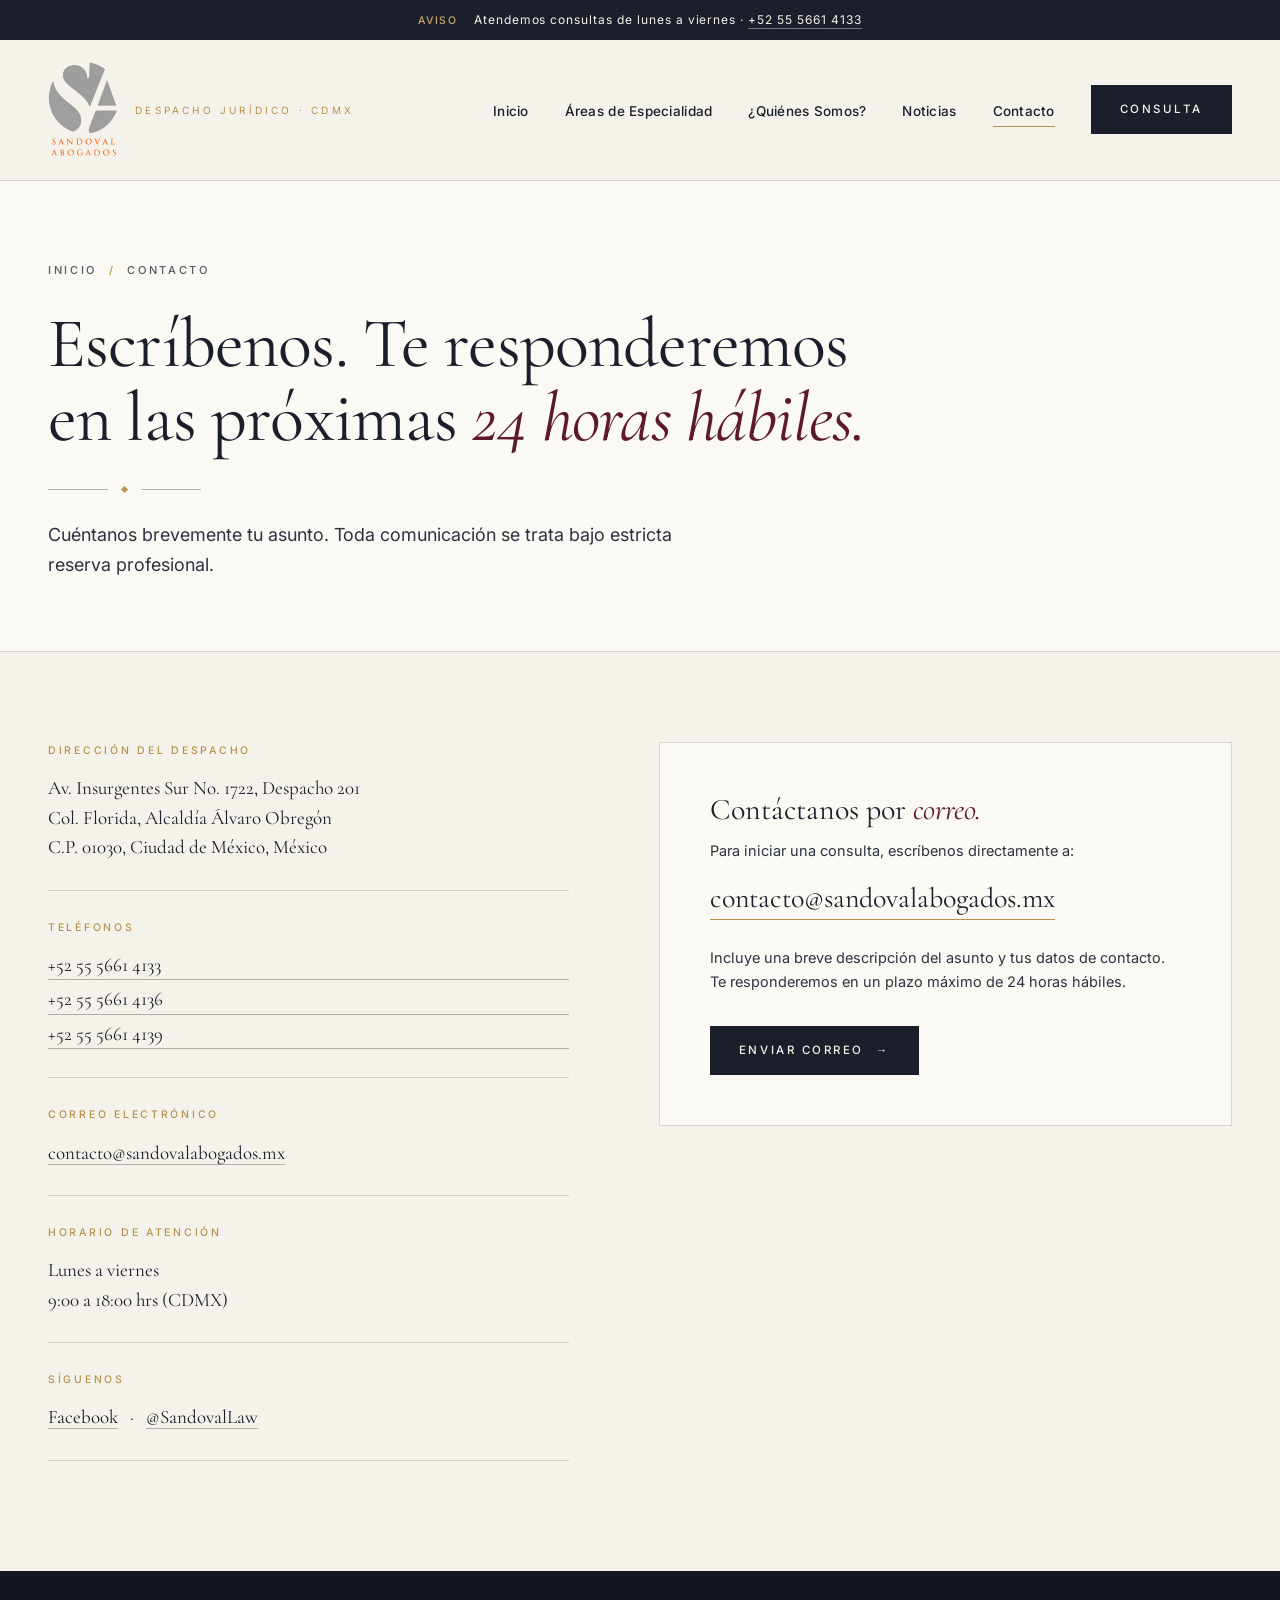
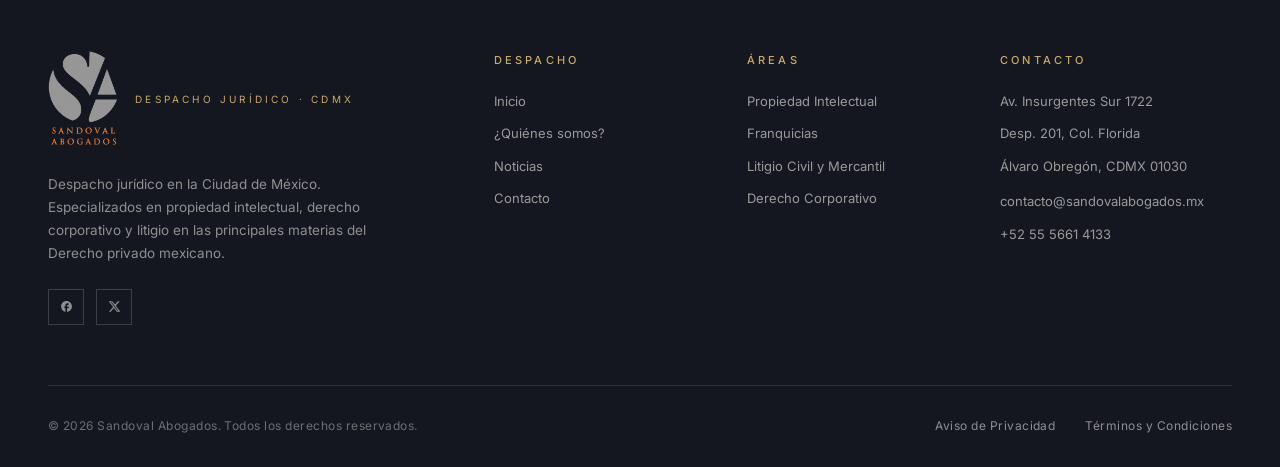
==== commit 4a46ca44: "Update contact copy and email CTA" ====
--- a/contacto.html
+++ b/contacto.html
@@ -36,7 +36,7 @@
         <li><a href="nosotros.html">¿Quiénes Somos?</a></li>
         <li><a href="noticias.html">Noticias</a></li>
         <li><a href="contacto.html" class="is-current">Contacto</a></li>
-        <li><a href="#form" class="cta-btn solid">Consulta</a></li>
+        <li><a href="mailto:contacto@sandovalabogados.mx" class="cta-btn solid">Consulta</a></li>
       </ul>
     </nav>
   </div>
@@ -47,14 +47,14 @@
     <div class="crumbs">
       <a href="index.html">Inicio</a><span class="sep">/</span>Contacto
     </div>
-    <h1>Escríbanos. Le responderemos<br>en las próximas <span class="accent">24 horas hábiles.</span></h1>
+    <h1>Escríbenos. Te responderemos<br>en las próximas <span class="accent">24 horas hábiles.</span></h1>
     <div class="ornament">
       <span class="l"></span>
       <span class="d"></span>
       <span class="l"></span>
     </div>
     <p class="lead">
-      Cuéntenos brevemente su asunto. Toda comunicación se trata
+      Cuéntanos brevemente tu asunto. Toda comunicación se trata
       bajo estricta reserva profesional.
     </p>
   </div>
@@ -93,7 +93,7 @@
           </div>
         </div>
         <div class="item">
-          <div class="k">Síganos</div>
+          <div class="k">Síguenos</div>
           <div class="v">
             <a href="https://www.facebook.com/pages/Sandoval-Abogados/277001712328878" target="_blank" rel="noopener">Facebook</a>
             &nbsp;&nbsp;·&nbsp;&nbsp;
@@ -102,68 +102,21 @@
         </div>
       </div>
 
-      <div class="form-wrap" id="form">
-        <h2>Envíenos su <span class="accent">consulta.</span></h2>
-        <p class="form-intro">
-          Complete los siguientes datos y le contactaremos a la brevedad.
-          Los campos con asterisco son requeridos.
+      <div class="email-panel">
+        <h2>Contáctanos por <span class="accent">correo.</span></h2>
+        <p class="email-intro">
+          Para iniciar una consulta, escríbenos directamente a:
         </p>
-
-        <form action="mailto:contacto@sandovalabogados.mx" method="post" enctype="text/plain">
-          <div class="form-row">
-            <div class="field">
-              <label for="nombre">Nombre completo *</label>
-              <input id="nombre" name="nombre" type="text" required>
-            </div>
-            <div class="field">
-              <label for="empresa">Empresa</label>
-              <input id="empresa" name="empresa" type="text">
-            </div>
-          </div>
-
-          <div class="form-row">
-            <div class="field">
-              <label for="email">Correo electrónico *</label>
-              <input id="email" name="email" type="email" required>
-            </div>
-            <div class="field">
-              <label for="telefono">Teléfono</label>
-              <input id="telefono" name="telefono" type="tel">
-            </div>
-          </div>
-
-          <div class="form-row full">
-            <div class="field">
-              <label for="area">Área de interés</label>
-              <select id="area" name="area">
-                <option value="">Seleccione una opción…</option>
-                <option>Propiedad Industrial e Intelectual</option>
-                <option>Franquicias</option>
-                <option>Derecho Corporativo</option>
-                <option>Litigio Civil y Mercantil</option>
-                <option>Derecho Familiar</option>
-                <option>Otro</option>
-              </select>
-            </div>
-          </div>
-
-          <div class="form-row full">
-            <div class="field">
-              <label for="mensaje">Cuéntenos su asunto *</label>
-              <textarea id="mensaje" name="mensaje" rows="5" required></textarea>
-            </div>
-          </div>
-
-          <div class="form-actions">
-            <button type="submit" class="cta-btn solid">
-              Enviar consulta <span class="arr">→</span>
-            </button>
-            <p class="form-note">
-              Sus datos se utilizarán únicamente para contactarle.
-              Toda comunicación se trata con reserva profesional.
-            </p>
-          </div>
-        </form>
+        <a href="mailto:contacto@sandovalabogados.mx" class="email-link">contacto@sandovalabogados.mx</a>
+        <p class="email-note">
+          Incluye una breve descripción del asunto y tus datos de contacto.
+          Te responderemos en un plazo máximo de 24 horas hábiles.
+        </p>
+        <div class="actions">
+          <a href="mailto:contacto@sandovalabogados.mx" class="cta-btn solid">
+            Enviar correo <span class="arr">→</span>
+          </a>
+        </div>
       </div>
 
     </div>
--- a/styles.css
+++ b/styles.css
@@ -964,7 +964,7 @@
 .cta-form-side p { font-size: 15.5px; line-height: 1.7; color: rgba(245, 242, 235, 0.78); margin-bottom: 36px; max-width: 440px; }
 .cta-form-side .actions { display: flex; gap: 14px; flex-wrap: wrap; }
 
-/* ───────── CONTACT FORM (página contacto) ───────── */
+/* ───────── CONTACTO (página contacto) ───────── */
 .contact-page { padding: 90px 0 110px; }
 .contact-grid {
   display: grid;
@@ -991,55 +991,39 @@
 .contact-info .item .v a { color: var(--ink); text-decoration: none; border-bottom: 1px solid var(--rule-strong); transition: all 0.3s; }
 .contact-info .item .v a:hover { color: var(--burgundy); border-color: var(--gold); }
 
-.form-wrap {
+.email-panel {
   background: var(--paper);
   border: 1px solid var(--rule);
   padding: 50px;
 }
-.form-wrap h2 {
+.email-panel h2 {
   font-family: 'Cormorant Garamond', serif;
   font-weight: 400;
   font-size: 30px;
   line-height: 1.15;
   margin-bottom: 12px;
 }
-.form-wrap h2 .accent { font-style: italic; color: var(--burgundy); }
-.form-wrap .form-intro {
+.email-panel h2 .accent { font-style: italic; color: var(--burgundy); }
+.email-panel .email-intro {
   font-size: 14.5px; line-height: 1.65;
-  color: var(--ink-soft); margin-bottom: 36px;
-}
-.form-row { display: grid; grid-template-columns: 1fr 1fr; gap: 22px; margin-bottom: 22px; }
-.form-row.full { grid-template-columns: 1fr; }
-.field label {
-  display: block;
-  font-size: 10.5px;
-  letter-spacing: 0.22em;
-  text-transform: uppercase;
-  color: var(--ink-mute);
-  font-weight: 500;
-  margin-bottom: 10px;
-}
-.field input,
-.field select,
-.field textarea {
-  width: 100%;
-  background: transparent;
-  border: none;
-  border-bottom: 1px solid var(--rule-strong);
-  padding: 8px 0 12px;
-  font-family: 'Cormorant Garamond', serif;
-  font-size: 19px;
-  color: var(--ink);
-  outline: none;
-  transition: border-color 0.3s;
-}
-.field input:focus,
-.field select:focus,
-.field textarea:focus { border-color: var(--gold); }
-.field textarea { min-height: 120px; resize: vertical; line-height: 1.5; font-family: 'Inter', sans-serif; font-size: 15px; padding-top: 12px; }
-.field select { background: transparent; cursor: pointer; }
-.form-actions { margin-top: 14px; display: flex; gap: 14px; flex-wrap: wrap; align-items: center; }
-.form-note { font-size: 12px; color: var(--ink-mute); line-height: 1.55; max-width: 360px; }
+  color: var(--ink-soft); margin-bottom: 18px;
+}
+.email-link {
+  display: inline-block;
+  font-family: 'Cormorant Garamond', serif;
+  font-size: 28px;
+  line-height: 1.25;
+  color: var(--ink);
+  text-decoration: none;
+  border-bottom: 1px solid var(--gold);
+  padding-bottom: 3px;
+  margin-bottom: 26px;
+  word-break: break-word;
+  transition: all 0.3s;
+}
+.email-link:hover { color: var(--burgundy); border-color: var(--burgundy); }
+.email-note { font-size: 14.5px; color: var(--ink-soft); line-height: 1.65; max-width: 460px; margin-bottom: 32px; }
+.email-panel .actions { display: flex; gap: 14px; flex-wrap: wrap; }
 
 /* ───────── FOOTER ───────── */
 footer.site-footer { background: #14171F; color: rgba(245, 242, 235, 0.6); padding: 80px 0 32px; font-size: 13px; }
@@ -1180,8 +1164,7 @@
   .testimonial blockquote { font-size: 22px; }
   .announce { font-size: 11px; }
   .announce strong { display: block; margin-bottom: 4px; }
-  .form-wrap { padding: 32px 24px; }
-  .form-row { grid-template-columns: 1fr; gap: 18px; }
+  .email-panel { padding: 32px 24px; }
   .article-body p { font-size: 18px; }
   .article-body blockquote.pull { font-size: 22px; padding: 32px 18px; }
   .blog-issue-inner { gap: 16px; }
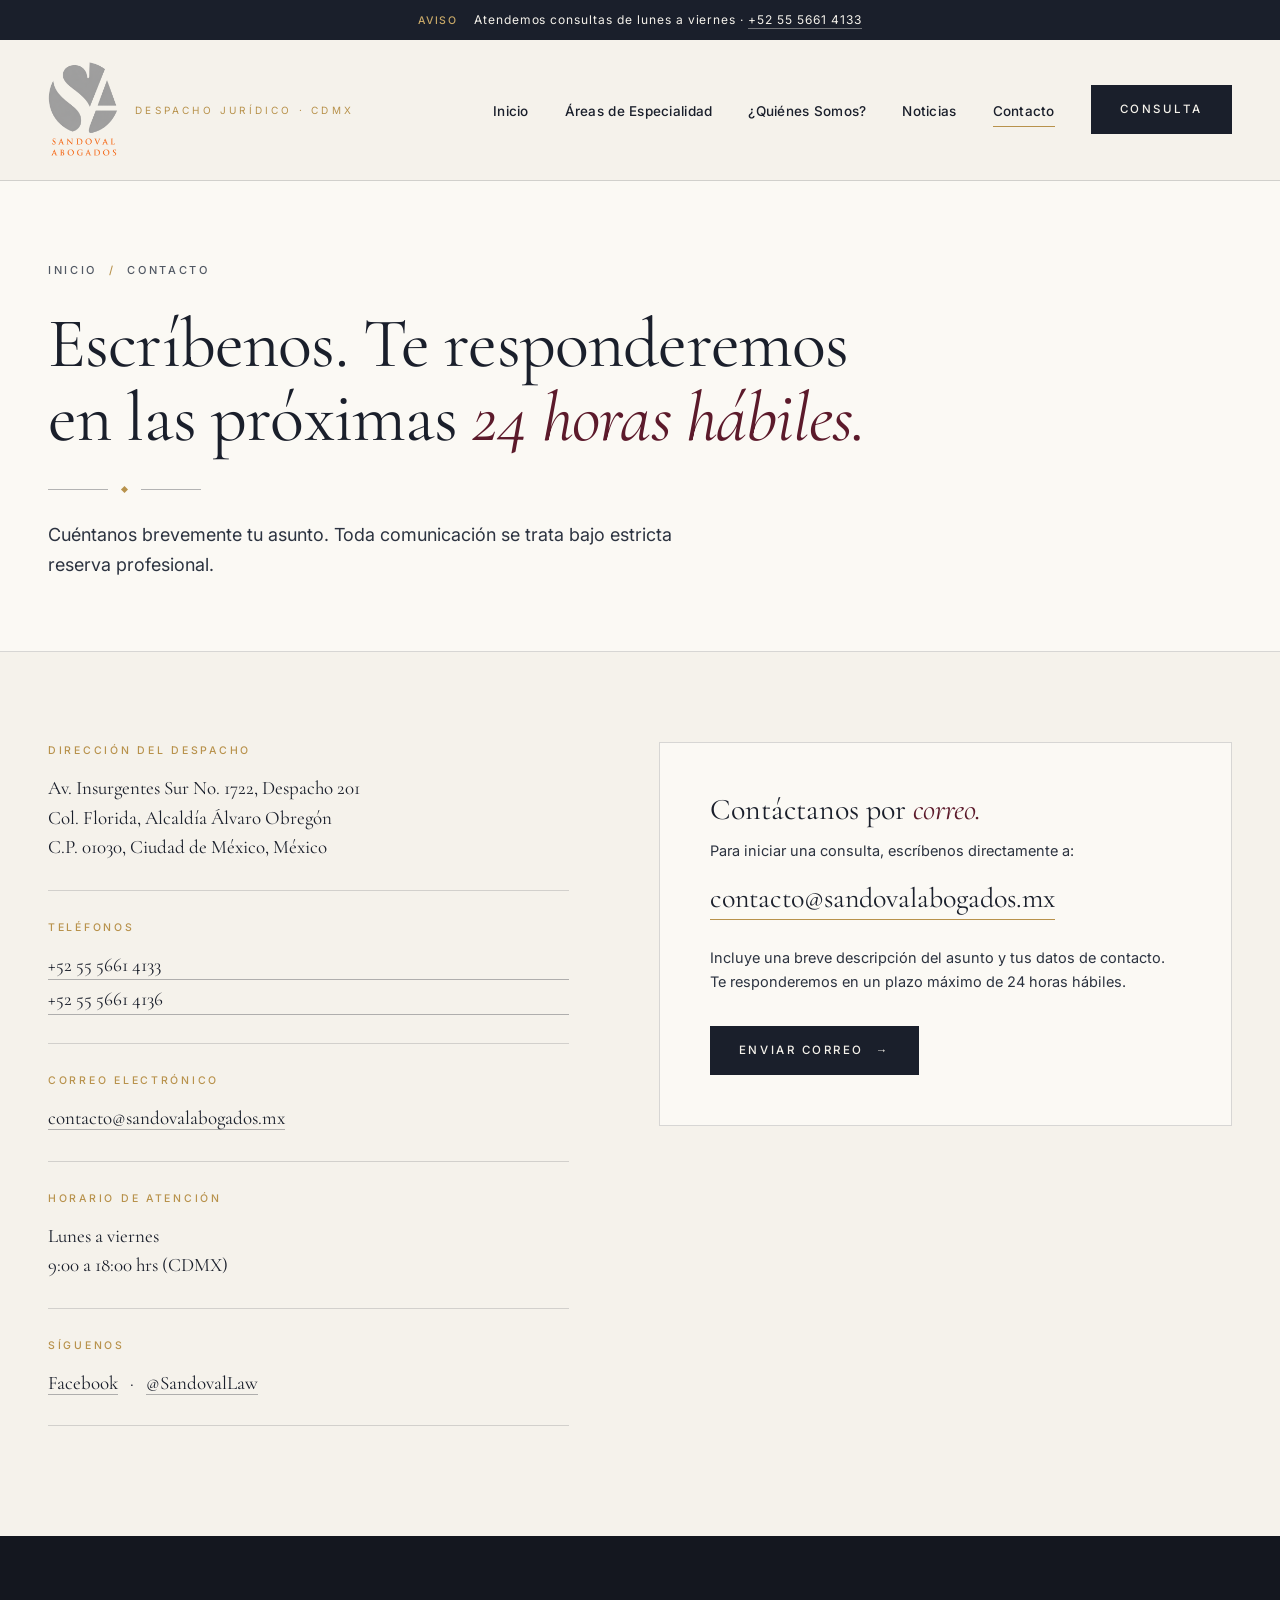
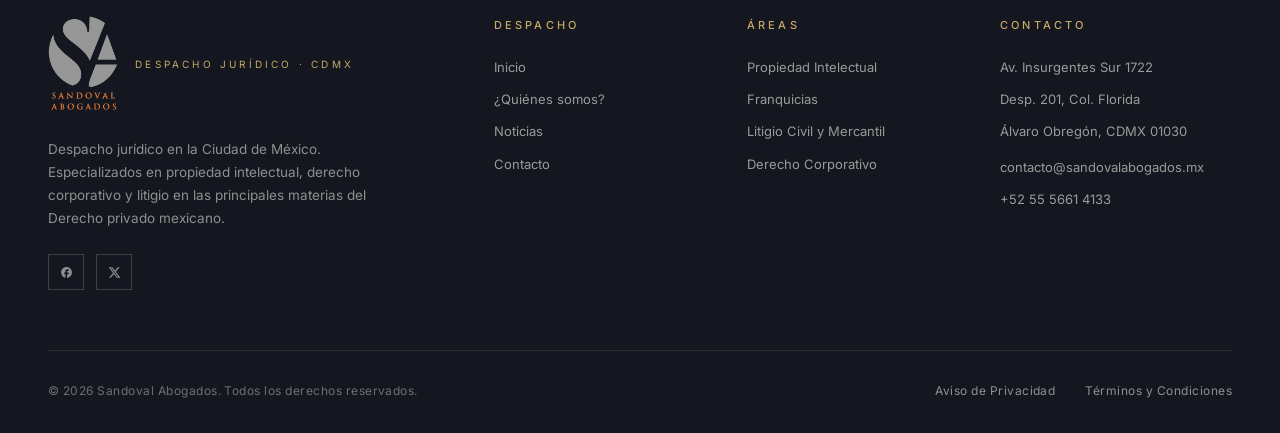
==== commit b4c600a7: "Add T-MEC digital rights blog post" ====
--- a/contacto.html
+++ b/contacto.html
@@ -78,7 +78,6 @@
           <div class="v phone-list">
             <a href="tel:+525556614133">+52 55 5661 4133</a>
             <a href="tel:+525556614136">+52 55 5661 4136</a>
-            <a href="tel:+525556614139">+52 55 5661 4139</a>
           </div>
         </div>
         <div class="item">
--- a/styles.css
+++ b/styles.css
@@ -754,6 +754,16 @@
 
 .article-body {
   padding: 70px 0 100px;
+}
+.article-figure {
+  margin: 0 -80px 56px;
+}
+.article-figure img {
+  display: block;
+  width: 100%;
+  height: auto;
+  border: 1px solid var(--rule);
+  box-shadow: 0 24px 70px rgba(26, 31, 43, 0.16);
 }
 .article-body p {
   font-family: 'Cormorant Garamond', serif;
@@ -1090,6 +1100,7 @@
   .valor { border-right: none; border-bottom: 1px solid var(--rule); }
   .valor:last-child { border-bottom: none; }
   .contact-grid { grid-template-columns: 1fr; gap: 50px; }
+  .article-figure { margin: 0 0 48px; }
   .article-body blockquote.pull { margin: 40px 0; padding: 40px 24px; }
 }
 /* ───────── MOBILE NAV (tablet incluido) ───────── */
